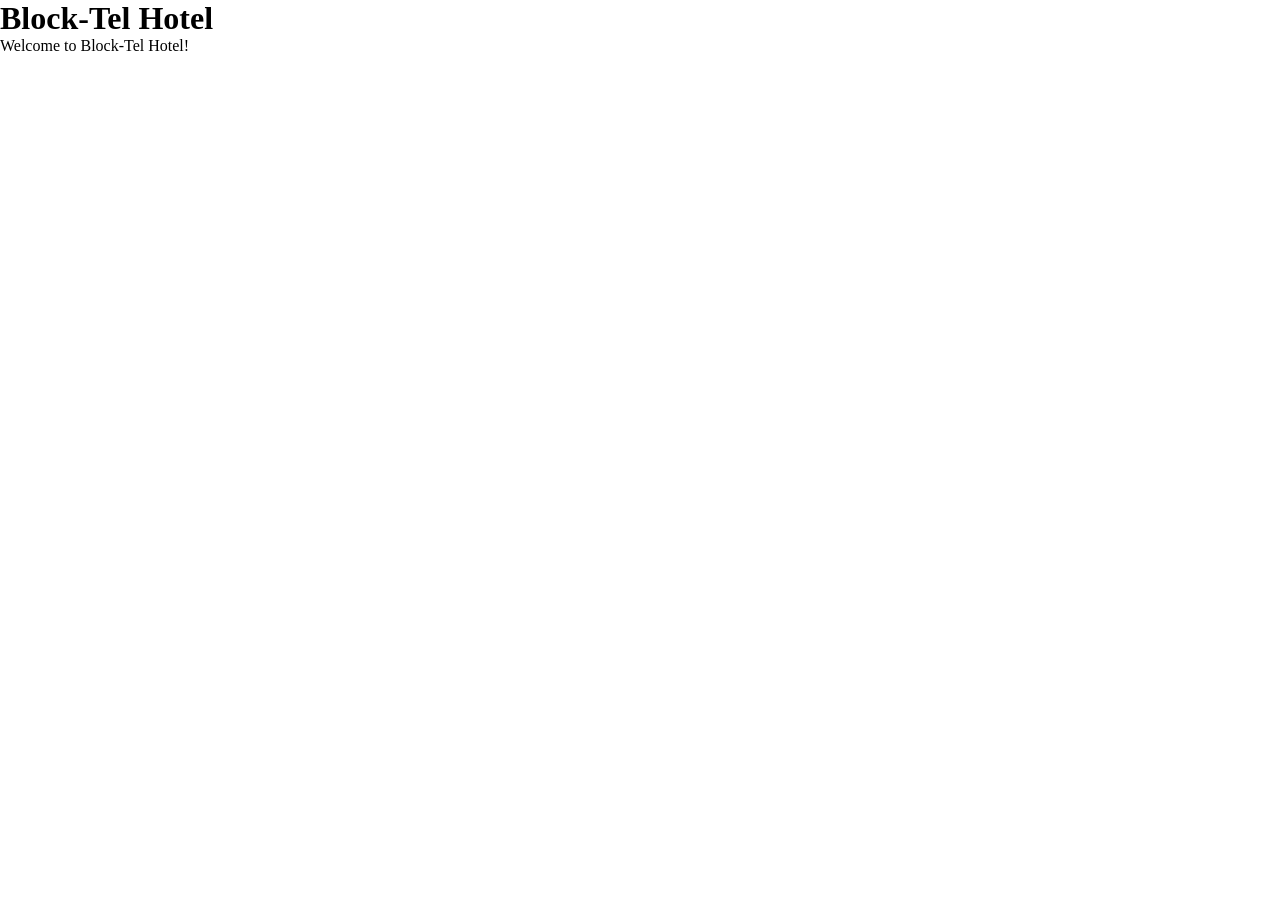
==== Home_page/index.html @ aded7153 "Starting coding on home page" ====
<!DOCTYPE html>
<html lang="en">
<head>
    <meta charset="UTF-8">
    <meta name="viewport" content="width=device-width, initial-scale=1.0">
    <title>Block-Tel Hotel - Home Page</title>
    <link rel="stylesheet" href="styles.css">
</head>
<body>
    <main>
        <header id="title-header">
            <h1>Block-Tel Hotel</h1>
            <p>Welcome to Block-Tel Hotel!</p>
        </header>
        
        
           
    </main>
</body>
</html>
---- Home_page/styles.css ----
* {
    padding: 0;
    margin: 0;
}

body {
    background-image: url(images\Block-Tel-Hotel.jpg);
    background-size: cover;
    background-repeat: no-repeat;
}
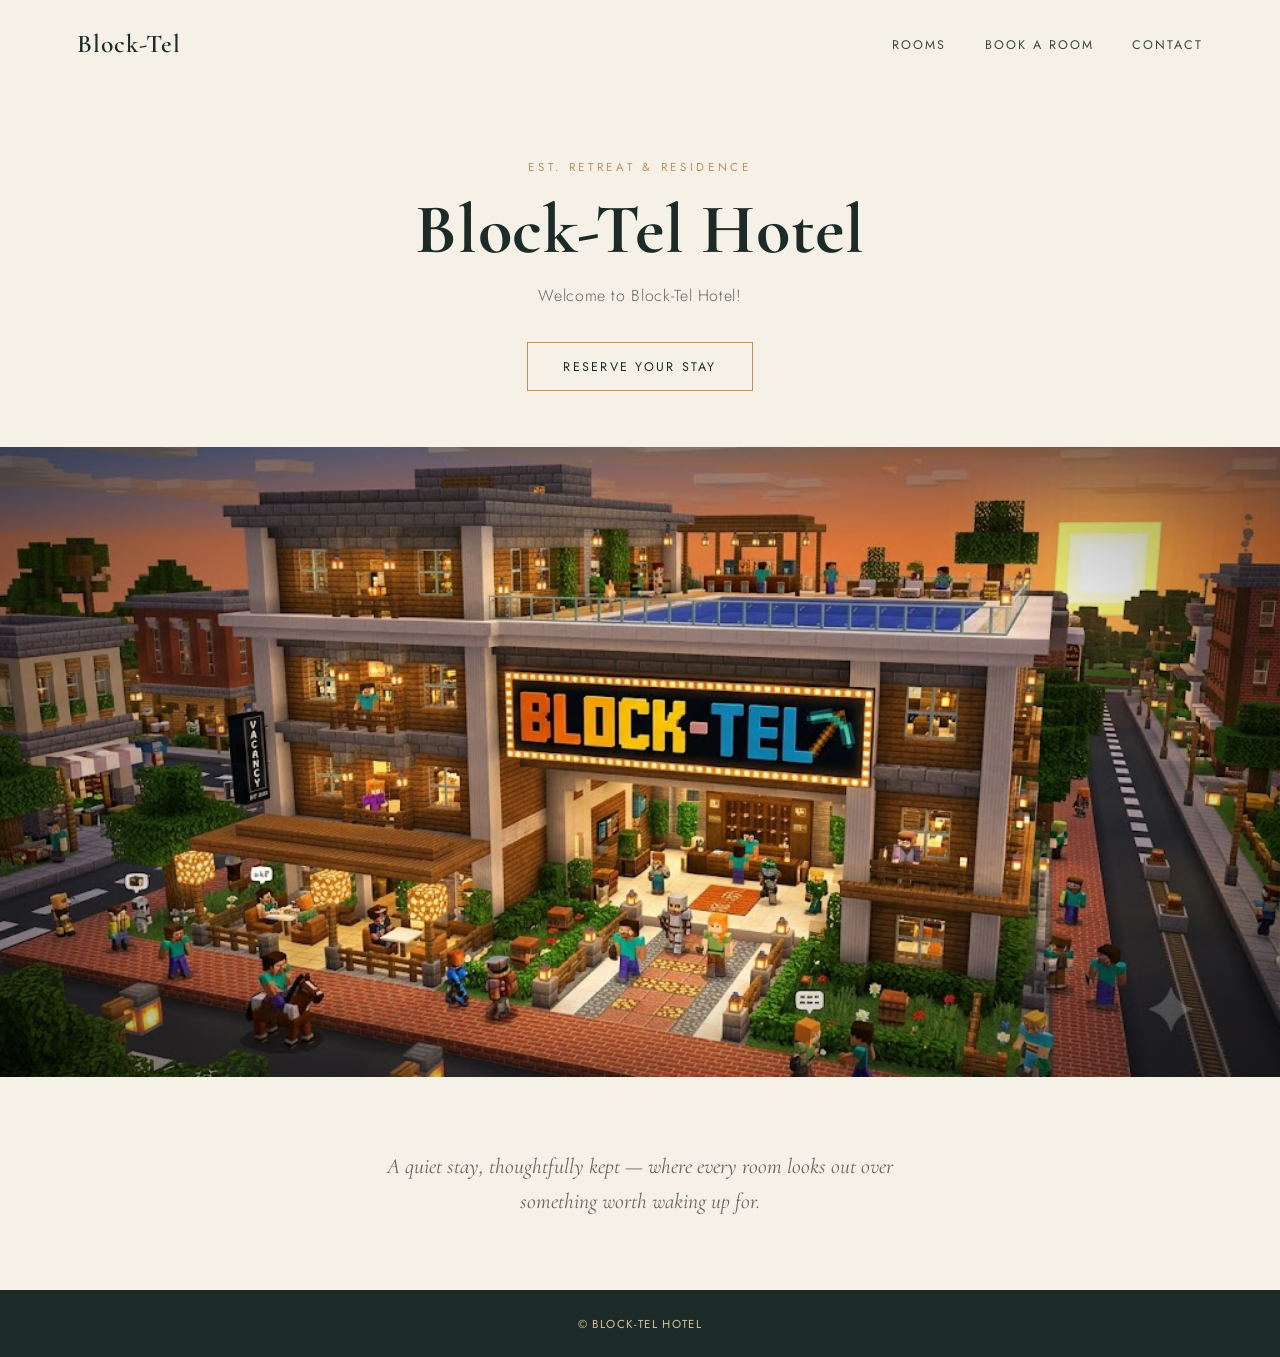
==== commit 219a8860: "Coding a Home page (WIP)" ====
--- a/Home_page/index.html
+++ b/Home_page/index.html
@@ -4,17 +4,42 @@
     <meta charset="UTF-8">
     <meta name="viewport" content="width=device-width, initial-scale=1.0">
     <title>Block-Tel Hotel - Home Page</title>
+    <link rel="preconnect" href="https://fonts.googleapis.com">
+    <link rel="preconnect" href="https://fonts.gstatic.com" crossorigin>
+    <link href="https://fonts.googleapis.com/css2?family=Cormorant+Garamond:wght@500;600;700&family=Jost:wght@300;400;500&display=swap" rel="stylesheet">
     <link rel="stylesheet" href="styles.css">
 </head>
 <body>
+
+    <nav id="site-nav">
+        <span class="nav-mark">Block&#8209;Tel</span>
+        <ul class="nav-links">
+            <li><a href="#">Rooms</a></li>
+            <li><a href="#">Book a Room</a></li>
+            <li><a href="#">Contact</a></li>
+        </ul>
+    </nav>
+
     <main>
+
         <header id="title-header">
+            <p class="eyebrow">Est. Retreat &amp; Residence</p>
             <h1>Block-Tel Hotel</h1>
-            <p>Welcome to Block-Tel Hotel!</p>
+            <p class="tagline">Welcome to Block-Tel Hotel!</p>
+            <a class="cta" href="#">Reserve Your Stay</a>
         </header>
-        
-        
-           
+
+        <section id="hero-photo" aria-label="Block-Tel Hotel"></section>
+
+        <section class="welcome-strip">
+            <p>A quiet stay, thoughtfully kept &mdash; where every room looks out over something worth waking up for.</p>
+        </section>
+
     </main>
+
+    <footer id="site-footer">
+        <p>&copy; Block-Tel Hotel</p>
+    </footer>
+
 </body>
 </html>
--- a/Home_page/styles.css
+++ b/Home_page/styles.css
@@ -1,10 +1,199 @@
+:root {
+    --ink: #1c2b27;
+    --gold: #b8935f;
+    --gold-soft: #d8c39f;
+    --cream: #f6f1e7;
+    --white: #ffffff;
+    --muted: #6b6259;
+}
+
 * {
     padding: 0;
     margin: 0;
+    box-sizing: border-box;
 }
 
 body {
-    background-image: url(images\Block-Tel-Hotel.jpg);
+    background-color: var(--cream);
+    font-family: "Jost", sans-serif;
+    color: var(--ink);
+    
+}
+
+/* ---------- Nav ---------- */
+
+#site-nav {
+    position: relative;
+    z-index: 10;
+    display: flex;
+    align-items: center;
+    justify-content: space-between;
+    padding: 28px 6vw;
+    background: var(--cream);
+}
+
+.nav-mark {
+    font-family: "Cormorant Garamond", serif;
+    font-size: 1.6rem;
+    font-weight: 600;
+    letter-spacing: 0.04em;
+    color: var(--ink);
+}
+
+.nav-links {
+    display: flex;
+    gap: 2.4rem;
+    list-style: none;
+}
+
+.nav-links a {
+    color: var(--ink);
+    text-decoration: none;
+    font-size: 0.78rem;
+    letter-spacing: 0.16em;
+    text-transform: uppercase;
+    font-weight: 400;
+    opacity: 0.85;
+    transition: opacity 0.2s ease;
+}
+
+.nav-links a:hover,
+.nav-links a:focus-visible {
+    opacity: 1;
+    border-bottom: 1px solid var(--gold);
+}
+
+/* ---------- Hero text (plain background, sits above the photo) ---------- */
+
+#title-header {
+    width: 100%;
+    padding: 4.5rem 6vw 3.5rem;
+    text-align: center;
+    background: var(--cream);
+}
+
+.eyebrow {
+    font-size: 0.72rem;
+    letter-spacing: 0.32em;
+    text-transform: uppercase;
+    color: var(--gold);
+    margin-bottom: 1.1rem;
+}
+
+#title-header h1 {
+    font-family: "Cormorant Garamond", serif;
+    font-weight: 700;
+    font-size: clamp(2.6rem, 6vw, 4.4rem);
+    color: var(--ink);
+    line-height: 1.05;
+    letter-spacing: 0.01em;
+    max-width: 800px;
+    margin: 0 auto;
+}
+
+.tagline {
+    margin-top: 1.1rem;
+    font-size: 1rem;
+    font-weight: 300;
+    letter-spacing: 0.04em;
+    color: var(--muted);
+}
+
+.cta {
+    display: inline-block;
+    margin-top: 2.2rem;
+    padding: 0.9rem 2.2rem;
+    border: 1px solid var(--gold);
+    color: var(--ink);
+    text-decoration: none;
+    font-size: 0.78rem;
+    letter-spacing: 0.18em;
+    text-transform: uppercase;
+    transition: background 0.25s ease, color 0.25s ease;
+}
+
+.cta:hover,
+.cta:focus-visible {
+    background: var(--gold);
+    color: var(--white);
+}
+
+/* ---------- Photo band (this is what to adjust for framing) ---------- */
+
+#hero-photo {
+    position: relative;
+    width: 100%;
+    height: 70vh;
+    background-image: url("../images/Block-Tel-Hotel.jpg");
     background-size: cover;
     background-repeat: no-repeat;
+
+    /* This line is the one to tune: horizontal, vertical.
+       "center 40%" keeps the horizon roughly a third of the way down
+       the frame instead of dead-center — closest match to the reference. */
+    background-position: center 40%;
+}
+
+#hero-photo::after {
+    content: "";
+    position: absolute;
+    inset: 0;
+    background: radial-gradient(
+        ellipse at center,
+         rgba(0, 0, 0, 0) 50%,
+         rgba(0, 0, 0, 0.45) 100%
+         
+    );
+    pointer-events: none;
+}
+
+
+/* ---------- Welcome strip ---------- */
+
+.welcome-strip {
+    padding: 4.5rem 6vw;
+    text-align: center;
+    background: var(--cream);
+}
+
+.welcome-strip p {
+    max-width: 560px;
+    margin: 0 auto;
+    font-family: "Cormorant Garamond", serif;
+    font-style: italic;
+    font-size: 1.35rem;
+    color: var(--muted);
+    line-height: 1.6;
+}
+
+/* ---------- Footer ---------- */
+
+#site-footer {
+    padding: 1.6rem;
+    text-align: center;
+    background: var(--ink);
+    color: var(--gold-soft);
+    font-size: 0.72rem;
+    letter-spacing: 0.12em;
+    text-transform: uppercase;
+}
+
+/* ---------- Responsive ---------- */
+
+@media (max-width: 640px) {
+    #site-nav {
+        padding: 20px 5vw;
+    }
+    .nav-links {
+        gap: 1.2rem;
+    }
+    .nav-links a {
+        font-size: 0.68rem;
+    }
+    #title-header {
+        padding: 3rem 1.6rem 2.4rem;
+    }
+    #hero-photo {
+        height: 50vh;
+    }
 }
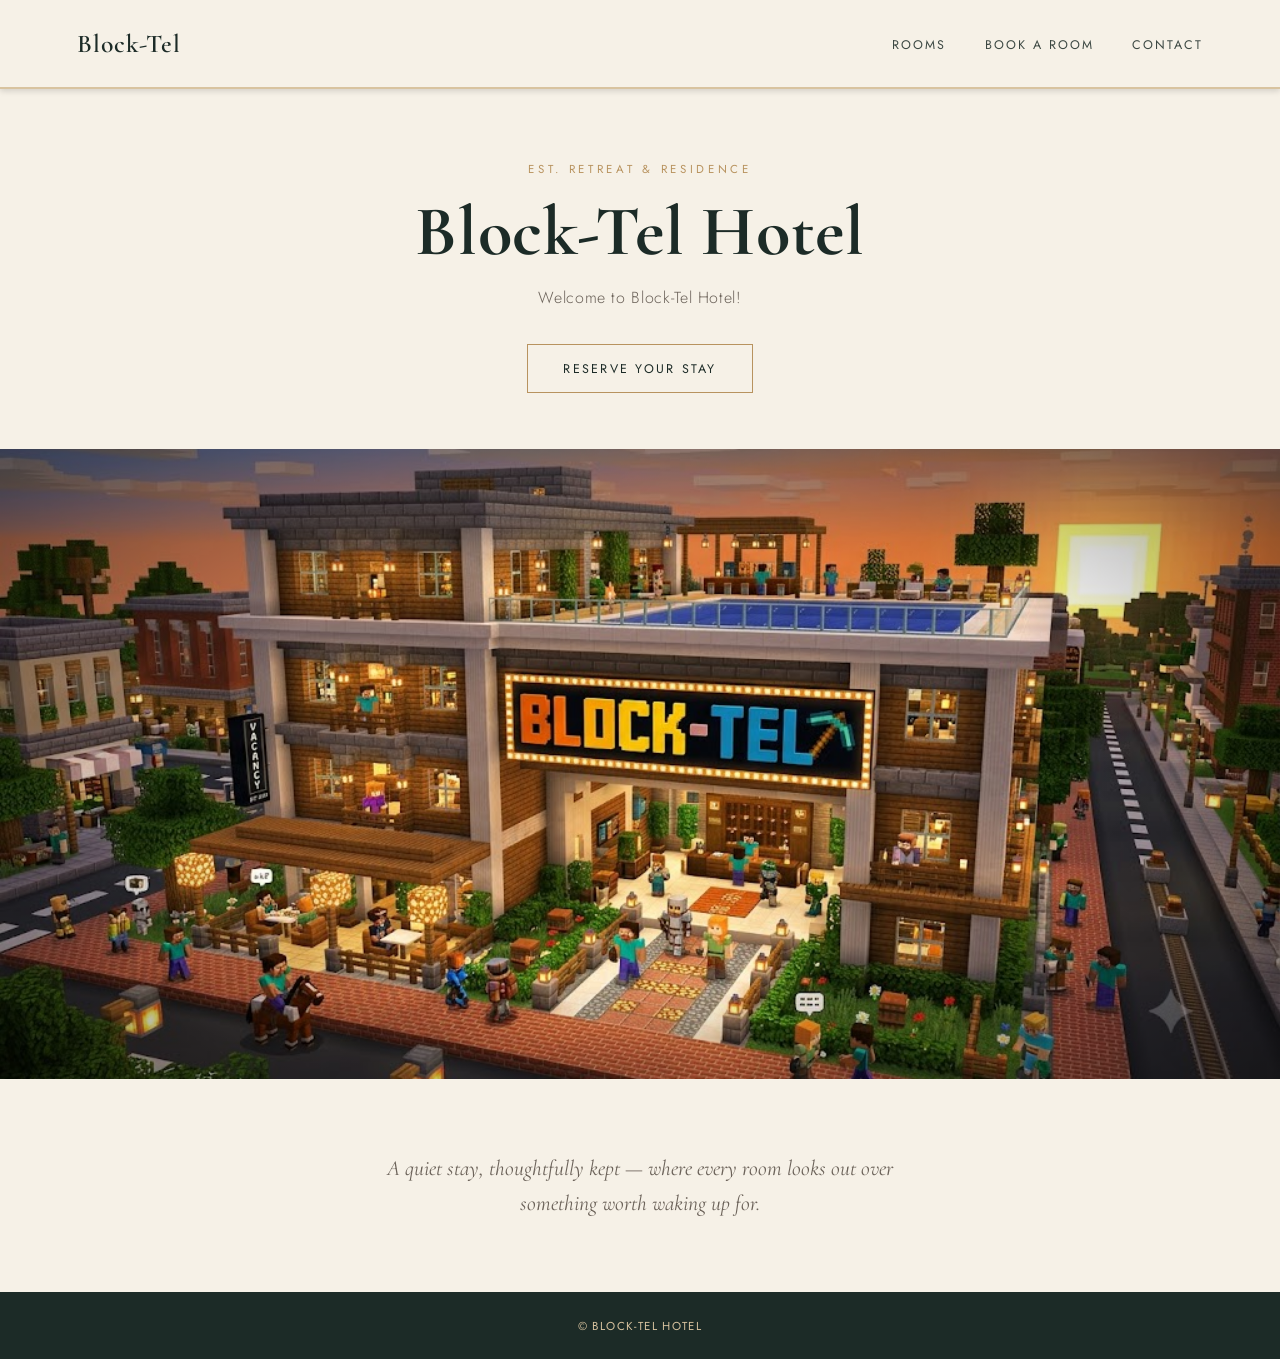
==== commit 4fd4df5c: "added book a room" ====
--- a/Home_page/index.html
+++ b/Home_page/index.html
@@ -14,9 +14,9 @@
     <nav id="site-nav">
         <span class="nav-mark">Block&#8209;Tel</span>
         <ul class="nav-links">
-            <li><a href="#">Rooms</a></li>
-            <li><a href="#">Book a Room</a></li>
-            <li><a href="#">Contact</a></li>
+            <li><a href="../Room_page/room_page.html">Rooms</a></li>
+            <li><a href="../book_room/book_room.html">Book a Room</a></li>
+            <li><a href="../Contact_us_page/contact_us.html">Contact</a></li>
         </ul>
     </nav>
 
--- a/Home_page/styles.css
+++ b/Home_page/styles.css
@@ -30,8 +30,15 @@
     justify-content: space-between;
     padding: 28px 6vw;
     background: var(--cream);
-}
-
+    box-shadow: 0 2px 6px rgba(0, 0, 0, 0.15);
+    border-bottom: 2px solid var(--gold-soft);
+    transition: box-shadow 0.3s ease, border-color 0.3s ease;
+}
+
+#site-nav:hover {
+    box-shadow: 0 4px 12px rgba(0, 0, 0, 0.25);
+    border-color: var(--gold);
+}
 .nav-mark {
     font-family: "Cormorant Garamond", serif;
     font-size: 1.6rem;
@@ -47,6 +54,7 @@
 }
 
 .nav-links a {
+    position: relative;
     color: var(--ink);
     text-decoration: none;
     font-size: 0.78rem;
@@ -55,12 +63,31 @@
     font-weight: 400;
     opacity: 0.85;
     transition: opacity 0.2s ease;
+}
+
+.nav-links a::after{
+    content: "";
+    position: absolute;
+    left: 0;
+    bottom: -4px;
+    width: 100%;
+    height: 1px;
+    background: var(--gold);
+    transform: scaleX(0);
+    transform-origin: right;
+    transition: transform 0.4s ease;
 }
 
 .nav-links a:hover,
 .nav-links a:focus-visible {
     opacity: 1;
     border-bottom: 1px solid var(--gold);
+}
+
+.nav-links a:hover::after,
+.nav-links a:focus-visible::after {
+    transform: scaleX(1);
+    transform-origin: left;
 }
 
 /* ---------- Hero text (plain background, sits above the photo) ---------- */
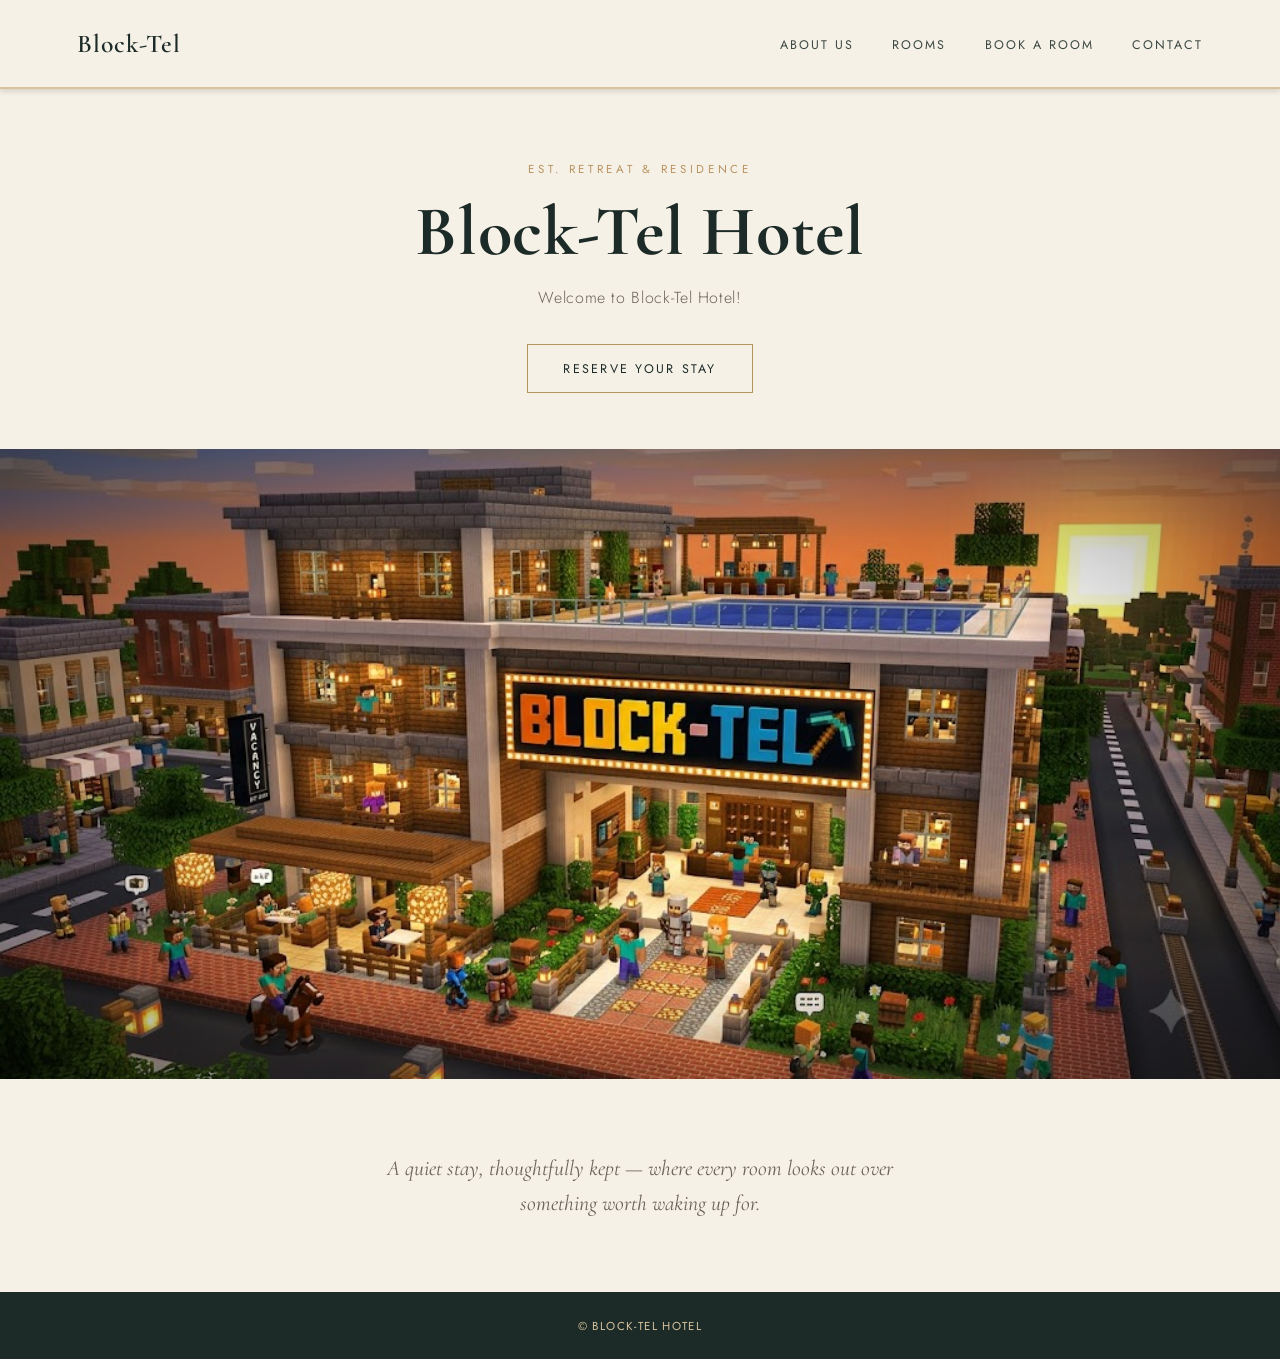
==== commit d8738d1e: "added about us contents (WIP)" ====
--- a/Home_page/index.html
+++ b/Home_page/index.html
@@ -14,9 +14,10 @@
     <nav id="site-nav">
         <span class="nav-mark">Block&#8209;Tel</span>
         <ul class="nav-links">
+            <li><a href="../about_us_page/about_us.html">About Us</a></li>
             <li><a href="../Room_page/room_page.html">Rooms</a></li>
             <li><a href="../book_room/book_room.html">Book a Room</a></li>
-            <li><a href="../Contact_us_page/contact_us.html">Contact</a></li>
+            <li><a href="../Contact_us_page/contact_form.html">Contact</a></li>
         </ul>
     </nav>
 
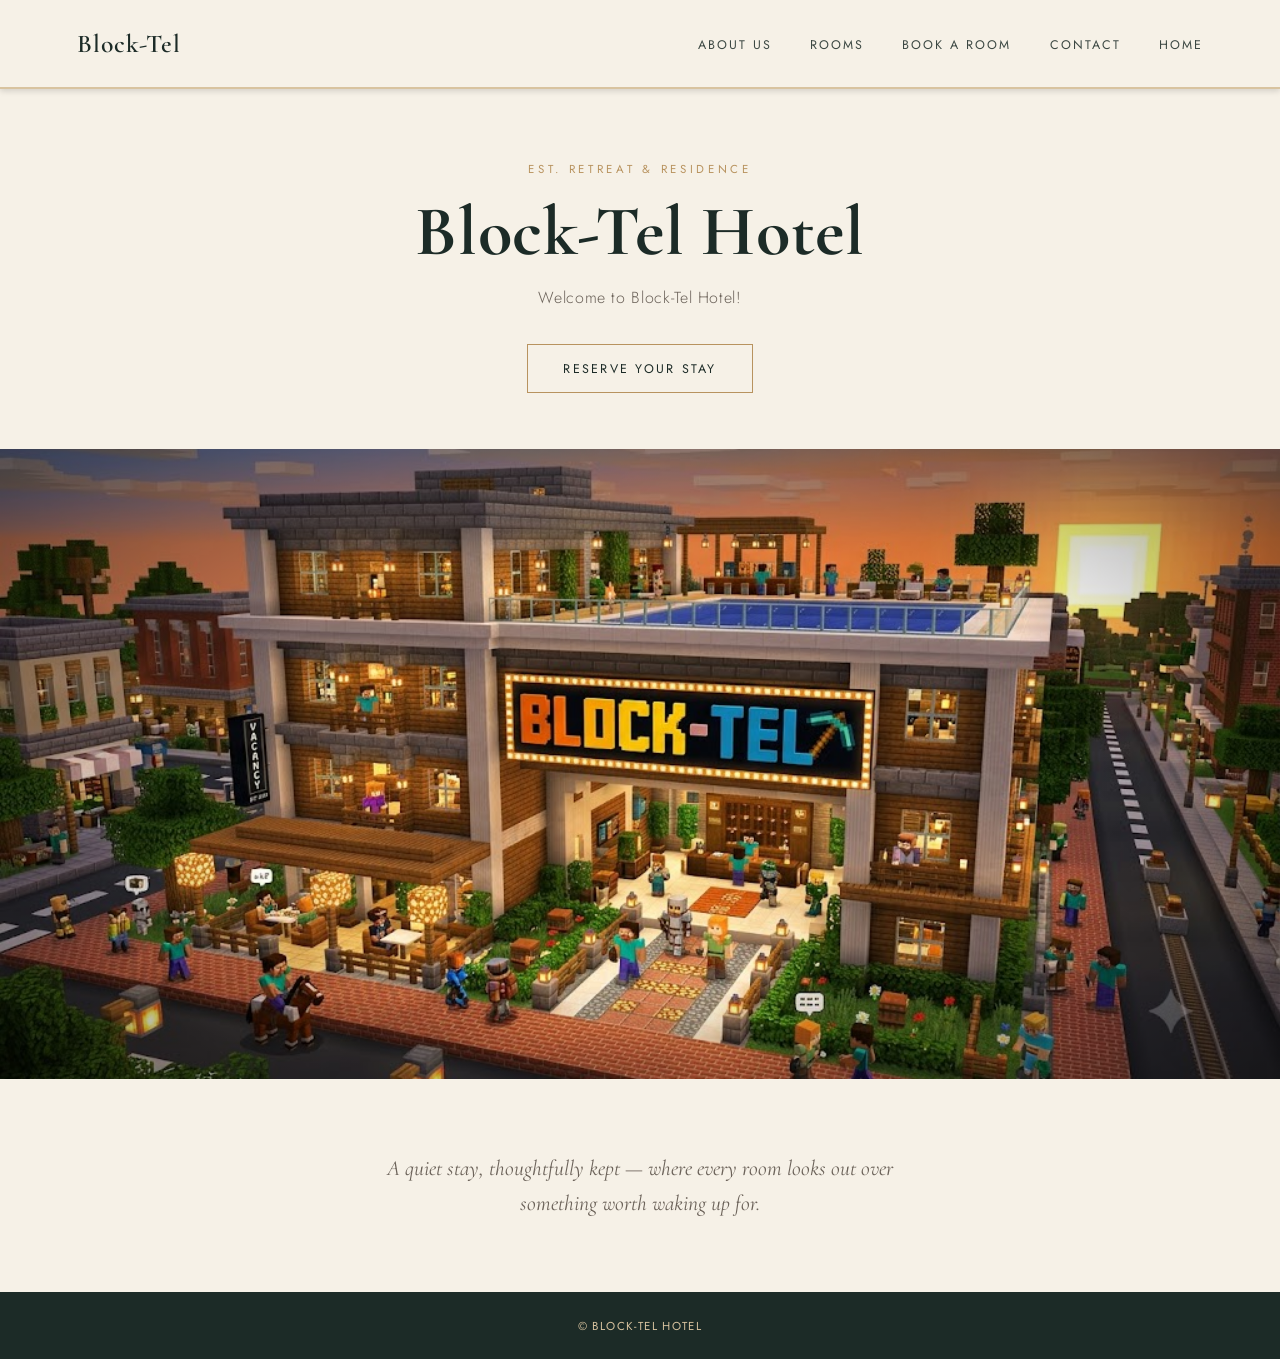
==== commit cc1ba1f4: "Few designs has been fix (2)" ====
--- a/Home_page/index.html
+++ b/Home_page/index.html
@@ -18,6 +18,7 @@
             <li><a href="../Room_page/room_page.html">Rooms</a></li>
             <li><a href="../book_room/book_room.html">Book a Room</a></li>
             <li><a href="../Contact_us_page/contact_form.html">Contact</a></li>
+            <li><a href="../Home_page/index.html" aria-current="page">Home</a></li>
         </ul>
     </nav>
 
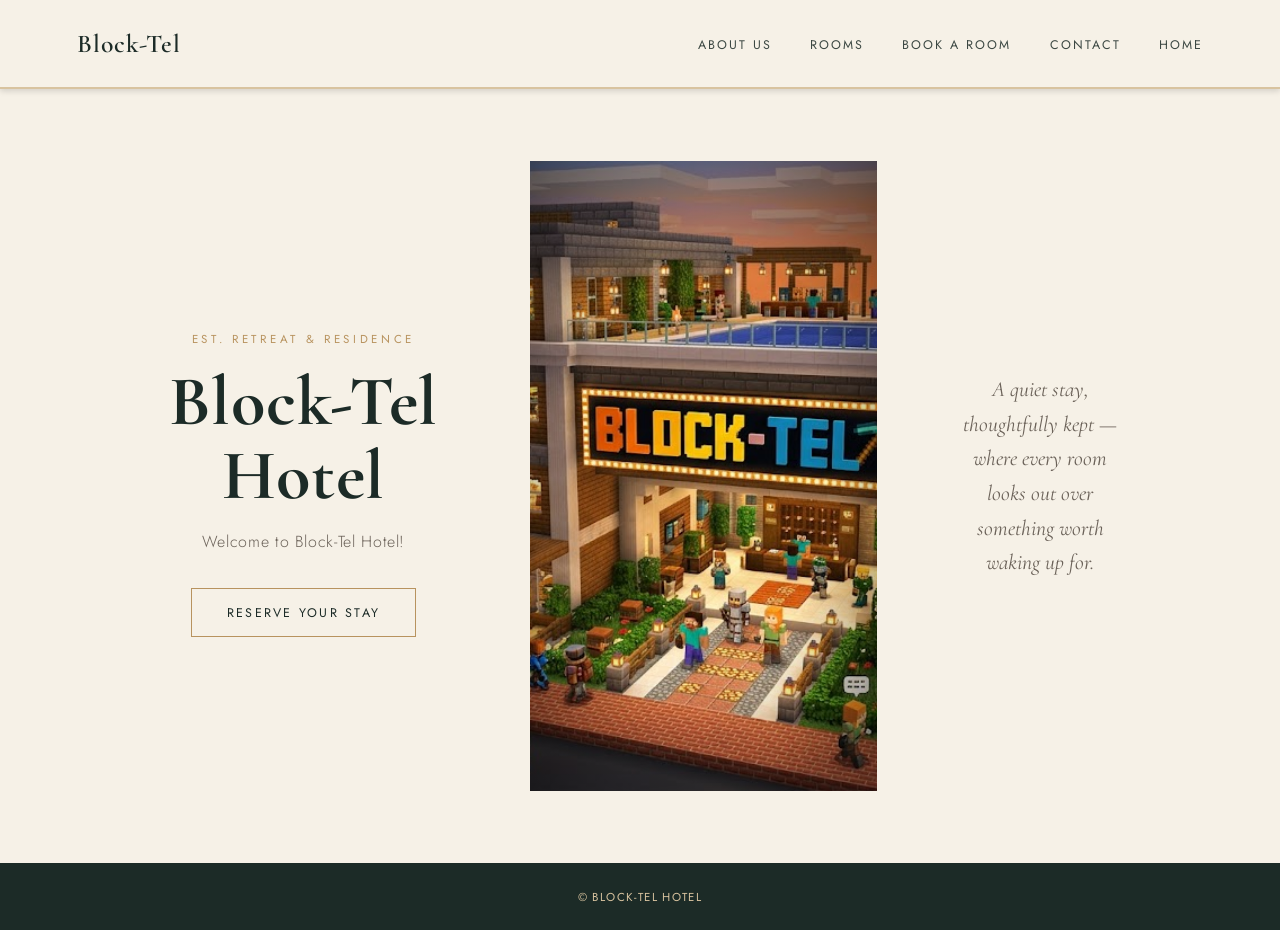
==== commit a2a07475: "added global_css" ====
--- a/Home_page/index.html
+++ b/Home_page/index.html
@@ -8,6 +8,7 @@
     <link rel="preconnect" href="https://fonts.gstatic.com" crossorigin>
     <link href="https://fonts.googleapis.com/css2?family=Cormorant+Garamond:wght@500;600;700&family=Jost:wght@300;400;500&display=swap" rel="stylesheet">
     <link rel="stylesheet" href="styles.css">
+    <link rel="stylesheet" href="../global_css/global.css">
 </head>
 <body>
 
--- a/global_css/global.css
+++ b/global_css/global.css
@@ -0,0 +1,31 @@
+:root {
+    --ink: #1c2b27;
+    --gold: #b8935f;
+    --gold-soft: #d8c39f;
+    --cream: #f6f1e7;
+    --white: #ffffff;
+    --muted: #6b6259;
+}
+
+* {
+    padding: 0;
+    margin: 0;
+    box-sizing: border-box;
+}
+
+body {
+    display: flex;
+    flex-direction: column;
+    min-height: 100vh;
+    background-color: var(--cream);
+    font-family: "Jost", sans-serif;
+    color: var(--ink);
+}
+
+main {
+    flex: 1;
+    display: flex;
+    align-items: center;
+    justify-content: center;
+    padding: 4.5rem 6vw;
+}
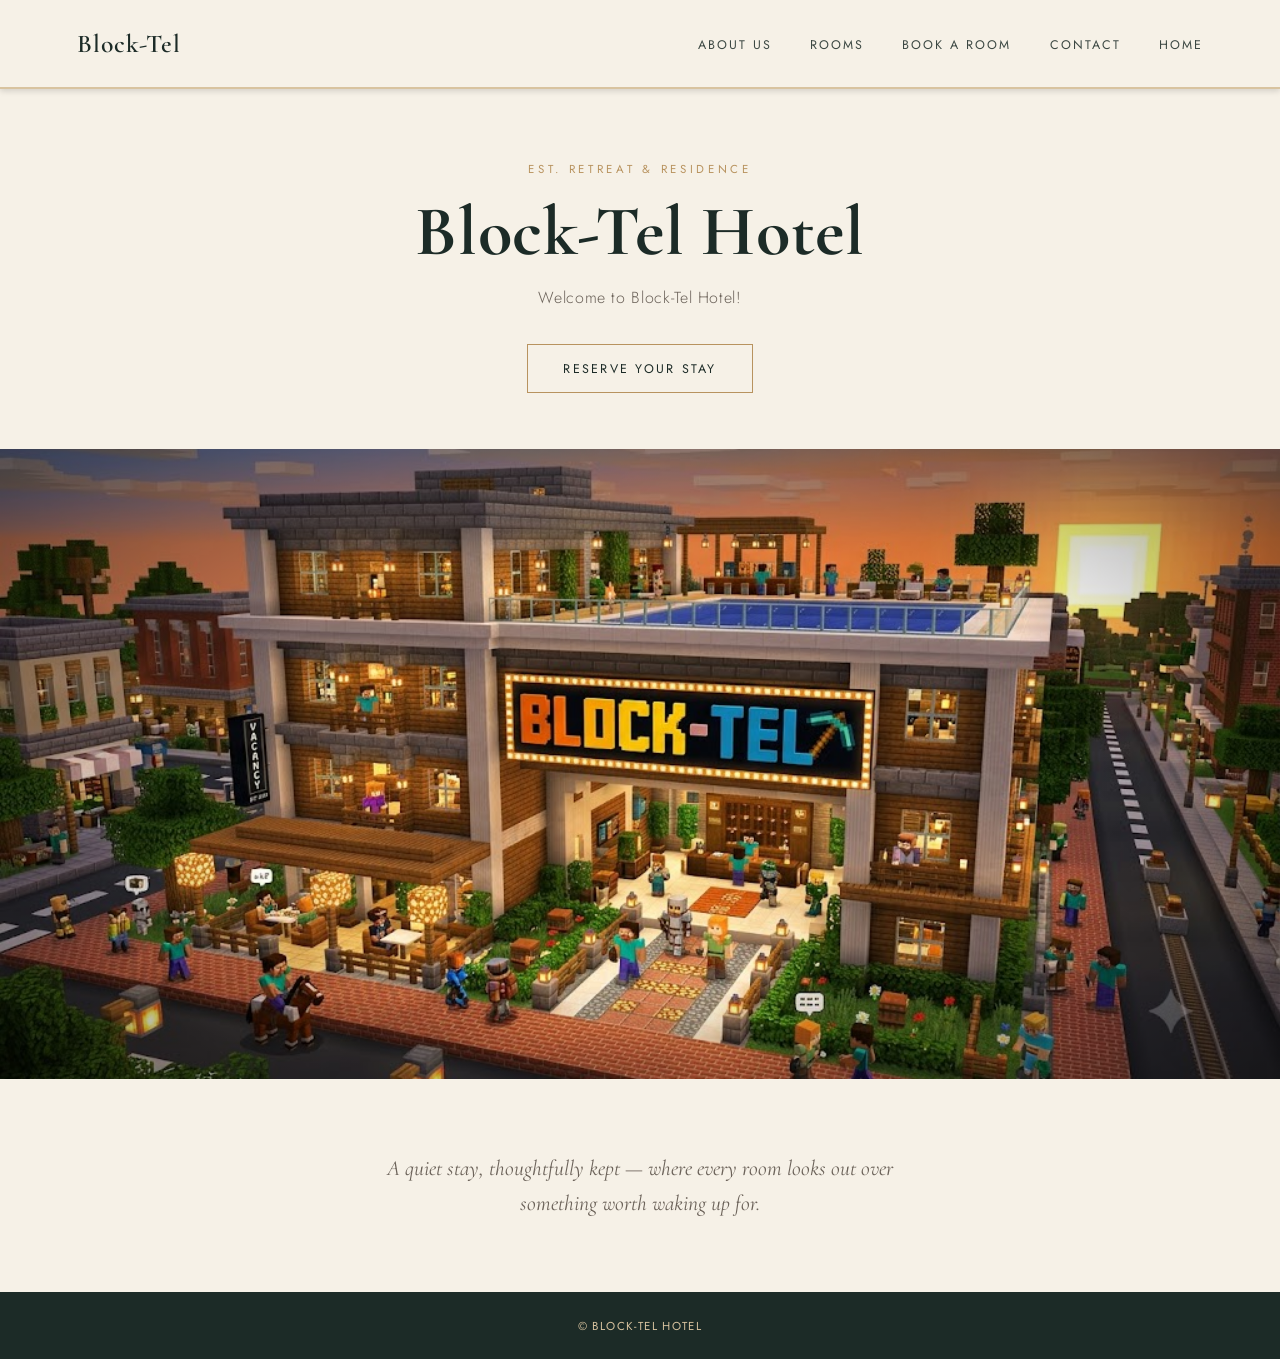
==== commit d62249b0: "fixed on Home_page" ====
--- a/Home_page/index.html
+++ b/Home_page/index.html
@@ -8,7 +8,7 @@
     <link rel="preconnect" href="https://fonts.gstatic.com" crossorigin>
     <link href="https://fonts.googleapis.com/css2?family=Cormorant+Garamond:wght@500;600;700&family=Jost:wght@300;400;500&display=swap" rel="stylesheet">
     <link rel="stylesheet" href="styles.css">
-    <link rel="stylesheet" href="../global_css/global.css">
+
 </head>
 <body>
 
